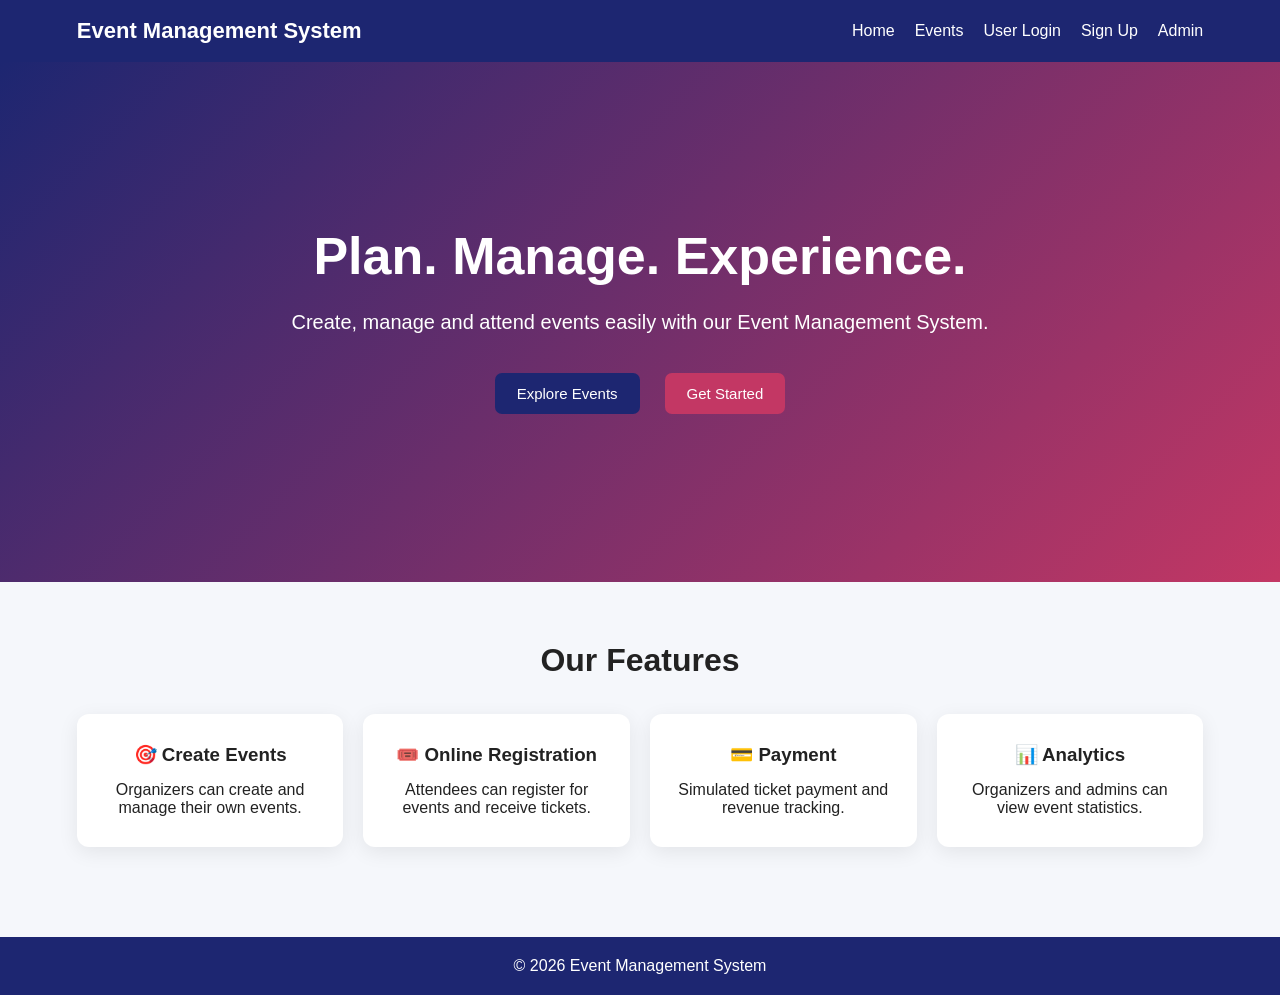
==== index.html @ a5ec1f82 "first commit" ====
<!DOCTYPE html>
<html lang="en">
<head>
    <meta charset="UTF-8">
    <meta name="viewport" content="width=device-width, initial-scale=1.0">
    <title>Event Management System</title>
    <link rel="stylesheet" href="style.css">
</head>

<body>

<nav class="navbar">
    <div class="logo">Event Management System</div>

    <div class="nav-links">
        <a href="index.html">Home</a>
        <a href="events.html">Events</a>
        <a href="user-login.html">User Login</a>
        <a href="signup.html">Sign Up</a>
        <a href="admin-login.html">Admin</a>
    </div>
</nav>

<section class="hero">
    <div>
        <h1>Plan. Manage. Experience.</h1>
        <p>
            Create, manage and attend events easily with our
            Event Management System.
        </p>

        <div class="hero-buttons">
            <a href="events.html" class="btn">Explore Events</a>
            <a href="signup.html" class="btn secondary">Get Started</a>
        </div>
    </div>
</section>

<section class="features">

    <h2>Our Features</h2>

    <div class="feature-grid">

        <div class="feature-card">
            <h3>🎯 Create Events</h3>
            <p>Organizers can create and manage their own events.</p>
        </div>

        <div class="feature-card">
            <h3>🎟️ Online Registration</h3>
            <p>Attendees can register for events and receive tickets.</p>
        </div>

        <div class="feature-card">
            <h3>💳 Payment</h3>
            <p>Simulated ticket payment and revenue tracking.</p>
        </div>

        <div class="feature-card">
            <h3>📊 Analytics</h3>
            <p>Organizers and admins can view event statistics.</p>
        </div>

    </div>

</section>

<footer>
    <p>© 2026 Event Management System</p>
</footer>

<script src="scripts.js"></script>

</body>
</html>
---- style.css ----
* {
    margin: 0;
    padding: 0;
    box-sizing: border-box;
}

body {
    font-family: Arial, sans-serif;
    background: #f5f7fb;
    color: #222;
    min-height: 100vh;
}

a {
    text-decoration: none;
    color: inherit;
}


/* ================= NAVBAR ================= */

.navbar {
    background: #1d2671;
    color: white;
    padding: 18px 6%;
    display: flex;
    justify-content: space-between;
    align-items: center;
    gap: 20px;
}

.logo {
    font-size: 22px;
    font-weight: bold;
}

.nav-links {
    display: flex;
    align-items: center;
    gap: 20px;
    flex-wrap: wrap;
}

.nav-links a {
    color: white;
    font-weight: 500;
}

.nav-links a:hover {
    color: #ffd369;
}

.logout-btn {
    border: none;
    background: #e74c3c;
    color: white;
    padding: 9px 16px;
    border-radius: 6px;
    cursor: pointer;
}


/* ================= HERO ================= */

.hero {
    min-height: 520px;
    display: flex;
    justify-content: center;
    align-items: center;
    text-align: center;
    padding: 50px 20px;
    background: linear-gradient(
        135deg,
        #1d2671,
        #c33764
    );
    color: white;
}

.hero h1 {
    font-size: 52px;
    margin-bottom: 20px;
}

.hero p {
    font-size: 20px;
    max-width: 700px;
    margin: auto;
    line-height: 1.6;
}

.hero-buttons {
    margin-top: 30px;
    display: flex;
    justify-content: center;
    gap: 15px;
}


/* ================= BUTTON ================= */

.btn {
    display: inline-block;
    background: #1d2671;
    color: white;
    border: none;
    padding: 12px 22px;
    border-radius: 7px;
    cursor: pointer;
    font-size: 15px;
    margin: 5px;
}

.btn:hover {
    opacity: 0.9;
}

.secondary {
    background: #c33764;
}


/* ================= FEATURES ================= */

.features {
    padding: 60px 6%;
    text-align: center;
}

.features h2 {
    margin-bottom: 35px;
    font-size: 32px;
}

.feature-grid {
    display: grid;
    grid-template-columns: repeat(4, 1fr);
    gap: 20px;
}

.feature-card {
    background: white;
    padding: 30px 20px;
    border-radius: 12px;
    box-shadow: 0 5px 20px rgba(0,0,0,0.08);
}

.feature-card h3 {
    margin-bottom: 15px;
}


/* ================= FORM ================= */

.form-section {
    min-height: calc(100vh - 140px);
    display: flex;
    justify-content: center;
    align-items: center;
    padding: 50px 20px;
}

.form-container {
    width: 100%;
    max-width: 500px;
    background: white;
    padding: 35px;
    border-radius: 12px;
    box-shadow: 0 5px 25px rgba(0,0,0,0.1);
}

.form-container h1 {
    text-align: center;
    margin-bottom: 10px;
}

.form-subtitle {
    text-align: center;
    color: #666;
    margin-bottom: 25px;
}

.form-group {
    margin-bottom: 18px;
}

.form-group label {
    display: block;
    margin-bottom: 7px;
    font-weight: bold;
}

.form-group input,
.form-group select,
.form-group textarea {
    width: 100%;
    padding: 12px;
    border: 1px solid #ccc;
    border-radius: 6px;
    font-size: 15px;
}

.form-group textarea {
    resize: vertical;
}

.form-container .btn {
    width: 100%;
    margin: 10px 0;
}

#loginMsg,
#signupMsg,
#adminMsg,
#createEventMsg {
    text-align: center;
    margin-top: 12px;
}

.form-footer {
    text-align: center;
    margin-top: 20px;
}

.form-footer a {
    color: #1d2671;
    font-weight: bold;
}

.demo-box {
    background: #f1f4ff;
    padding: 15px;
    margin-top: 25px;
    border-radius: 8px;
    text-align: center;
}

.demo-box h3 {
    margin-bottom: 10px;
}


/* ================= PAGE ================= */

.page-section {
    padding: 50px 6%;
}

.page-section > h1 {
    margin-bottom: 10px;
}

.page-header {
    display: flex;
    justify-content: space-between;
    align-items: center;
    margin-bottom: 30px;
    gap: 20px;
}


/* ================= SEARCH ================= */

.search-box {
    width: 100%;
    max-width: 500px;
    padding: 14px;
    margin: 25px 0;
    border: 1px solid #ccc;
    border-radius: 7px;
    font-size: 16px;
}


/* ================= EVENTS ================= */

.event-grid {
    display: grid;
    grid-template-columns: repeat(3, 1fr);
    gap: 25px;
}

.event-card {
    background: white;
    padding: 25px;
    border-radius: 12px;
    box-shadow: 0 5px 18px rgba(0,0,0,0.08);
}

.event-card h2 {
    color: #1d2671;
    margin-bottom: 15px;
}

.event-card p {
    margin: 10px 0;
    line-height: 1.5;
}

.event-card hr {
    margin: 15px 0;
    border: 0;
    border-top: 1px solid #ddd;
}


/* ================= DASHBOARD ================= */

.dashboard {
    padding: 45px 6%;
}

.dashboard > h1 {
    margin-bottom: 30px;
}

.stats-grid {
    display: grid;
    grid-template-columns: repeat(4, 1fr);
    gap: 20px;
    margin-bottom: 35px;
}

.stat-card {
    background: white;
    padding: 25px;
    border-radius: 12px;
    text-align: center;
    box-shadow: 0 5px 18px rgba(0,0,0,0.08);
}

.stat-card h3 {
    margin-bottom: 12px;
}

.stat-card p {
    font-size: 30px;
    font-weight: bold;
    color: #1d2671;
}

.quick-actions {
    background: white;
    padding: 25px;
    border-radius: 12px;
    margin-bottom: 30px;
}

.quick-actions h2 {
    margin-bottom: 15px;
}

.dashboard-section {
    background: white;
    padding: 25px;
    border-radius: 12px;
    margin-top: 30px;
}

.schedule-item {
    padding: 15px;
    border-bottom: 1px solid #ddd;
}

.schedule-item:last-child {
    border-bottom: none;
}


/* ================= CHECKBOX ================= */

.checkbox-group {
    display: flex;
    align-items: center;
    gap: 8px;
    margin-bottom: 20px;
}


/* ================= TABLE ================= */

.table-container {
    overflow-x: auto;
}

table {
    width: 100%;
    border-collapse: collapse;
    margin-top: 20px;
}

th,
td {
    padding: 14px;
    border-bottom: 1px solid #ddd;
    text-align: left;
}

th {
    background: #1d2671;
    color: white;
}


/* ================= EMPTY ================= */

.empty-message {
    background: white;
    padding: 35px;
    text-align: center;
    border-radius: 10px;
}


/* ================= FOOTER ================= */

footer {
    background: #1d2671;
    color: white;
    text-align: center;
    padding: 20px;
    margin-top: 30px;
}


/* ================= RESPONSIVE ================= */

@media (max-width: 900px) {

    .feature-grid {
        grid-template-columns: repeat(2, 1fr);
    }

    .event-grid {
        grid-template-columns: repeat(2, 1fr);
    }

    .stats-grid {
        grid-template-columns: repeat(2, 1fr);
    }
}

@media (max-width: 600px) {

    .navbar {
        flex-direction: column;
    }

    .nav-links {
        justify-content: center;
    }

    .hero h1 {
        font-size: 35px;
    }

    .feature-grid,
    .event-grid,
    .stats-grid {
        grid-template-columns: 1fr;
    }

    .page-header {
        flex-direction: column;
        align-items: flex-start;
    }
}
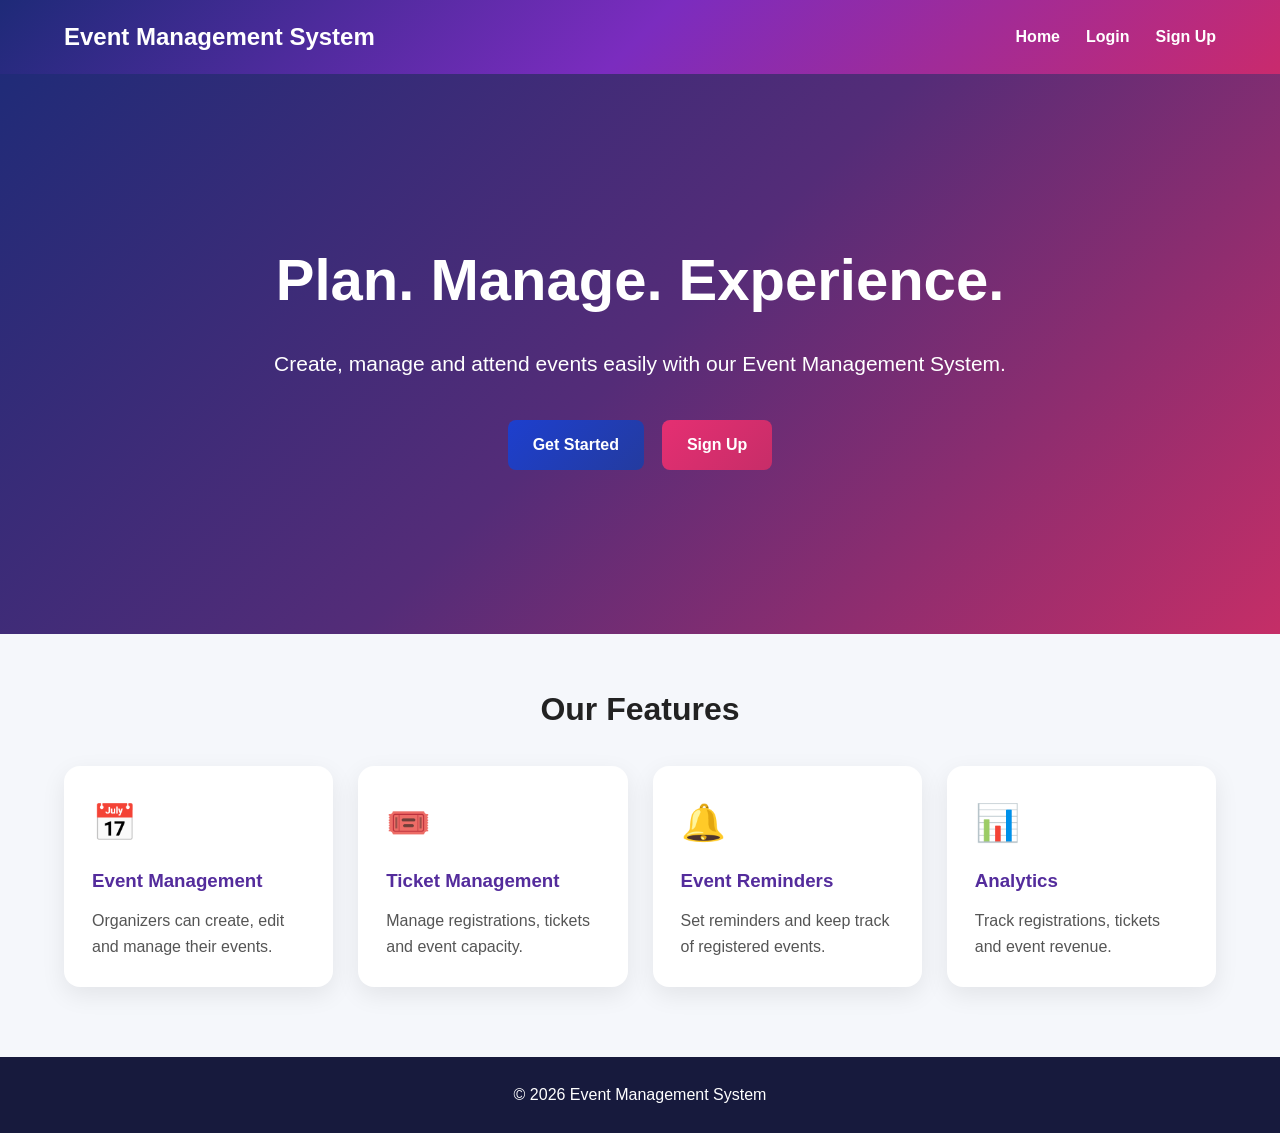
==== commit c2aaceaf: "Updated modules and project code" ====
--- a/index.html
+++ b/index.html
@@ -3,72 +3,165 @@
 <head>
     <meta charset="UTF-8">
     <meta name="viewport" content="width=device-width, initial-scale=1.0">
+
     <title>Event Management System</title>
+
     <link rel="stylesheet" href="style.css">
 </head>
 
 <body>
 
-<nav class="navbar">
-    <div class="logo">Event Management System</div>
+<header>
 
-    <div class="nav-links">
-        <a href="index.html">Home</a>
-        <a href="events.html">Events</a>
-        <a href="user-login.html">User Login</a>
-        <a href="signup.html">Sign Up</a>
-        <a href="admin-login.html">Admin</a>
+    <div class="nav-container">
+
+        <div class="logo">
+            Event Management System
+        </div>
+
+        <nav>
+
+            <a href="index.html">
+                Home
+            </a>
+
+            <a href="login.html">
+                Login
+            </a>
+
+            <a href="signup.html">
+                Sign Up
+            </a>
+
+        </nav>
+
     </div>
-</nav>
+
+</header>
+
 
 <section class="hero">
-    <div>
-        <h1>Plan. Manage. Experience.</h1>
+
+    <div class="hero-content">
+
+        <h1>
+            Plan. Manage. Experience.
+        </h1>
+
         <p>
-            Create, manage and attend events easily with our
-            Event Management System.
+            Create, manage and attend events easily
+            with our Event Management System.
         </p>
 
         <div class="hero-buttons">
-            <a href="events.html" class="btn">Explore Events</a>
-            <a href="signup.html" class="btn secondary">Get Started</a>
-        </div>
-    </div>
-</section>
 
-<section class="features">
+            <a href="login.html" class="btn">
+                Get Started
+            </a>
 
-    <h2>Our Features</h2>
+            <a href="signup.html" class="btn btn-secondary">
+                Sign Up
+            </a>
 
-    <div class="feature-grid">
-
-        <div class="feature-card">
-            <h3>🎯 Create Events</h3>
-            <p>Organizers can create and manage their own events.</p>
-        </div>
-
-        <div class="feature-card">
-            <h3>🎟️ Online Registration</h3>
-            <p>Attendees can register for events and receive tickets.</p>
-        </div>
-
-        <div class="feature-card">
-            <h3>💳 Payment</h3>
-            <p>Simulated ticket payment and revenue tracking.</p>
-        </div>
-
-        <div class="feature-card">
-            <h3>📊 Analytics</h3>
-            <p>Organizers and admins can view event statistics.</p>
         </div>
 
     </div>
 
 </section>
 
+
+<section class="section">
+
+    <h2>
+        Our Features
+    </h2>
+
+    <div class="feature-grid">
+
+        <div class="feature-card">
+
+            <div class="feature-icon">
+                📅
+            </div>
+
+            <h3>
+                Event Management
+            </h3>
+
+            <p>
+                Organizers can create, edit and
+                manage their events.
+            </p>
+
+        </div>
+
+
+        <div class="feature-card">
+
+            <div class="feature-icon">
+                🎟️
+            </div>
+
+            <h3>
+                Ticket Management
+            </h3>
+
+            <p>
+                Manage registrations, tickets
+                and event capacity.
+            </p>
+
+        </div>
+
+
+        <div class="feature-card">
+
+            <div class="feature-icon">
+                🔔
+            </div>
+
+            <h3>
+                Event Reminders
+            </h3>
+
+            <p>
+                Set reminders and keep track
+                of registered events.
+            </p>
+
+        </div>
+
+
+        <div class="feature-card">
+
+            <div class="feature-icon">
+                📊
+            </div>
+
+            <h3>
+                Analytics
+            </h3>
+
+            <p>
+                Track registrations, tickets
+                and event revenue.
+            </p>
+
+        </div>
+
+    </div>
+
+</section>
+
+
 <footer>
-    <p>© 2026 Event Management System</p>
+
+    <p>
+        © 2026 Event Management System
+    </p>
+
 </footer>
+
 
 <script src="scripts.js"></script>
 
--- a/style.css
+++ b/style.css
@@ -1,183 +1,1019 @@
+/* =====================================================
+   EVENT MANAGEMENT SYSTEM
+   SAME BLUE / PURPLE / PINK THEME
+   ===================================================== */
+
 * {
     margin: 0;
     padding: 0;
     box-sizing: border-box;
 }
 
+html {
+    scroll-behavior: smooth;
+}
+
 body {
-    font-family: Arial, sans-serif;
+    font-family: "Segoe UI", Arial, sans-serif;
     background: #f5f7fb;
-    color: #222;
+    color: #1f2937;
+    line-height: 1.6;
     min-height: 100vh;
 }
 
 a {
-    text-decoration: none;
     color: inherit;
 }
 
-
-/* ================= NAVBAR ================= */
-
-.navbar {
-    background: #1d2671;
+button,
+input,
+select,
+textarea {
+    font: inherit;
+}
+
+
+/* =====================================================
+   COMMON NAVBAR
+   ===================================================== */
+
+header {
+    background: linear-gradient(
+        135deg,
+        #1e2a78,
+        #7b2cbf,
+        #c92a6d
+    );
+
     color: white;
-    padding: 18px 6%;
+    padding: 18px 0;
+
+    box-shadow:
+        0 4px 15px rgba(0, 0, 0, 0.15);
+}
+
+.nav-container {
+    width: 90%;
+    max-width: 1200px;
+    margin: auto;
+
     display: flex;
     justify-content: space-between;
     align-items: center;
-    gap: 20px;
-}
-
-.logo {
-    font-size: 22px;
-    font-weight: bold;
-}
-
+
+    gap: 25px;
+}
+
+.logo,
+.nav-container .logo,
+.nav-container h1,
+.nav-container h2 {
+    color: white;
+    font-size: 24px;
+    font-weight: 700;
+    white-space: nowrap;
+}
+
+.nav-container nav,
 .nav-links {
     display: flex;
     align-items: center;
-    gap: 20px;
-    flex-wrap: wrap;
-}
-
+    justify-content: flex-end;
+    gap: 26px;
+}
+
+.nav-container nav a,
 .nav-links a {
     color: white;
-    font-weight: 500;
-}
-
+    text-decoration: none;
+
+    font-size: 16px;
+    font-weight: 600;
+
+    transition: 0.25s;
+}
+
+.nav-container nav a:hover,
 .nav-links a:hover {
-    color: #ffd369;
+    color: #ffd6eb;
+    transform: translateY(-2px);
+}
+
+
+/* =====================================================
+   DASHBOARD NAVBAR
+   ===================================================== */
+
+.navbar {
+    width: 100%;
+
+    padding: 18px 6%;
+
+    display: flex;
+    justify-content: space-between;
+    align-items: center;
+
+    gap: 25px;
+
+    background: linear-gradient(
+        135deg,
+        #202b78,
+        #542c78,
+        #c52e67
+    );
+
+    color: white;
+
+    box-shadow:
+        0 4px 15px rgba(0, 0, 0, 0.15);
+
+    position: sticky;
+    top: 0;
+    z-index: 100;
+}
+
+.navbar .logo {
+    font-size: 22px;
 }
 
 .logout-btn {
     border: none;
-    background: #e74c3c;
+    border-radius: 8px;
+
+    padding: 10px 18px;
+
+    background: #e52f72;
     color: white;
-    padding: 9px 16px;
-    border-radius: 6px;
+
+    font-weight: 700;
+
     cursor: pointer;
-}
-
-
-/* ================= HERO ================= */
+
+    transition: 0.25s;
+}
+
+.logout-btn:hover {
+    background: #c72d68;
+    transform: translateY(-2px);
+}
+
+
+/* =====================================================
+   BUTTONS
+   ===================================================== */
+
+.btn {
+    display: inline-block;
+
+    padding: 12px 25px;
+    margin: 5px;
+
+    border: none;
+    border-radius: 8px;
+
+    background: linear-gradient(
+        135deg,
+        #1d3fce,
+        #243b9f
+    );
+
+    color: white;
+
+    text-decoration: none;
+
+    font-size: 16px;
+    font-weight: 600;
+
+    cursor: pointer;
+
+    transition: 0.25s;
+
+    text-align: center;
+}
+
+.btn:hover {
+    transform: translateY(-2px);
+
+    box-shadow:
+        0 7px 18px rgba(31, 56, 180, 0.3);
+}
+
+.btn:disabled {
+    opacity: 0.55;
+    cursor: not-allowed;
+
+    transform: none;
+
+    box-shadow: none;
+}
+
+.btn-secondary {
+    background: linear-gradient(
+        135deg,
+        #e52f72,
+        #c72d68
+    );
+}
+
+.btn-danger {
+    background: linear-gradient(
+        135deg,
+        #dc2626,
+        #991b1b
+    );
+}
+
+.btn-success {
+    background: linear-gradient(
+        135deg,
+        #059669,
+        #047857
+    );
+}
+
+.btn-outline {
+    background: white;
+    color: #3d2587;
+
+    border: 1px solid #6f38b9;
+}
+
+.btn-outline:hover {
+    background: #f5efff;
+}
+
+.btn-small {
+    padding: 10px 18px;
+    font-size: 14px;
+}
+
+.table-btn {
+    padding: 8px 13px;
+    margin: 0;
+    font-size: 13px;
+}
+
+
+/* =====================================================
+   HOME PAGE
+   ===================================================== */
 
 .hero {
-    min-height: 520px;
+    min-height: 560px;
+
     display: flex;
     justify-content: center;
     align-items: center;
+
     text-align: center;
-    padding: 50px 20px;
-    background: linear-gradient(
-        135deg,
-        #1d2671,
-        #c33764
-    );
+
+    background:
+        linear-gradient(
+            135deg,
+            #202b78,
+            #542c78,
+            #c52e67
+        );
+
     color: white;
+
+    padding: 60px 20px;
+}
+
+.hero-content {
+    max-width: 900px;
 }
 
 .hero h1 {
-    font-size: 52px;
+    font-size: 58px;
+
     margin-bottom: 20px;
+
+    font-weight: 800;
 }
 
 .hero p {
-    font-size: 20px;
-    max-width: 700px;
-    margin: auto;
-    line-height: 1.6;
+    font-size: 21px;
+
+    margin-bottom: 35px;
 }
 
 .hero-buttons {
-    margin-top: 30px;
     display: flex;
+
     justify-content: center;
-    gap: 15px;
-}
-
-
-/* ================= BUTTON ================= */
-
-.btn {
-    display: inline-block;
-    background: #1d2671;
-    color: white;
-    border: none;
-    padding: 12px 22px;
-    border-radius: 7px;
-    cursor: pointer;
-    font-size: 15px;
-    margin: 5px;
-}
-
-.btn:hover {
-    opacity: 0.9;
-}
-
-.secondary {
-    background: #c33764;
-}
-
-
-/* ================= FEATURES ================= */
-
-.features {
-    padding: 60px 6%;
+    align-items: center;
+
+    flex-wrap: wrap;
+
+    gap: 8px;
+}
+
+.section {
+    width: 90%;
+    max-width: 1200px;
+
+    margin: 0 auto;
+
+    padding: 50px 0;
+}
+
+.section > h2 {
     text-align: center;
-}
-
-.features h2 {
-    margin-bottom: 35px;
+
     font-size: 32px;
+
+    margin-bottom: 30px;
+
+    color: #222;
 }
 
 .feature-grid {
     display: grid;
-    grid-template-columns: repeat(4, 1fr);
-    gap: 20px;
+
+    grid-template-columns:
+        repeat(4, 1fr);
+
+    gap: 25px;
 }
 
 .feature-card {
     background: white;
-    padding: 30px 20px;
-    border-radius: 12px;
-    box-shadow: 0 5px 20px rgba(0,0,0,0.08);
+
+    padding: 28px;
+
+    border-radius: 16px;
+
+    box-shadow:
+        0 8px 25px rgba(0, 0, 0, 0.08);
+
+    transition: 0.3s;
+}
+
+.feature-card:hover {
+    transform: translateY(-7px);
+
+    box-shadow:
+        0 15px 30px rgba(0, 0, 0, 0.12);
+}
+
+.feature-icon {
+    font-size: 36px;
+
+    margin-bottom: 15px;
 }
 
 .feature-card h3 {
-    margin-bottom: 15px;
-}
-
-
-/* ================= FORM ================= */
-
-.form-section {
-    min-height: calc(100vh - 140px);
+    color: #542c9c;
+
+    margin-bottom: 12px;
+}
+
+.feature-card p {
+    color: #555;
+}
+
+footer {
+    background: #171a3d;
+
+    color: white;
+
+    text-align: center;
+
+    padding: 25px;
+
+    margin-top: 20px;
+}
+
+
+/* =====================================================
+   LOGIN / SIGNUP
+   ===================================================== */
+
+.form-container {
+    min-height: calc(100vh - 75px);
+
     display: flex;
+
     justify-content: center;
     align-items: center;
-    padding: 50px 20px;
-}
-
-.form-container {
+
+    padding: 55px 20px;
+
+    background:
+        linear-gradient(
+            135deg,
+            #eef2ff,
+            #f8edff,
+            #fff0f6
+        );
+}
+
+.form-card {
     width: 100%;
-    max-width: 500px;
+    max-width: 520px;
+
     background: white;
-    padding: 35px;
-    border-radius: 12px;
-    box-shadow: 0 5px 25px rgba(0,0,0,0.1);
-}
-
-.form-container h1 {
+
+    padding: 42px;
+
+    border-radius: 20px;
+
+    box-shadow:
+        0 15px 40px rgba(0, 0, 0, 0.12);
+
+    border-top: 5px solid #7138b8;
+}
+
+.form-card h1 {
     text-align: center;
+
+    margin-bottom: 18px;
+
+    font-size: 34px;
+
+    background:
+        linear-gradient(
+            135deg,
+            #273b9d,
+            #a52b72
+        );
+
+    -webkit-background-clip: text;
+    -webkit-text-fill-color: transparent;
+}
+
+.form-intro {
+    color: #666;
+
+    text-align: center;
+
+    margin-bottom: 25px;
+}
+
+.form-card label {
+    display: block;
+
+    margin-top: 16px;
+    margin-bottom: 7px;
+
+    font-weight: 600;
+
+    color: #333;
+}
+
+.form-card input,
+.form-card select,
+.form-card textarea {
+    width: 100%;
+
+    padding: 13px 15px;
+
+    border: 1px solid #d5d9e2;
+
+    border-radius: 9px;
+
+    font-size: 15px;
+
+    outline: none;
+
+    background: white;
+
+    color: #1f2937;
+
+    transition: 0.25s;
+}
+
+.form-card input:focus,
+.form-card select:focus,
+.form-card textarea:focus {
+    border-color: #673ab7;
+
+    box-shadow:
+        0 0 0 3px rgba(
+            103,
+            58,
+            183,
+            0.12
+        );
+}
+
+.form-card .btn {
+    width: 100%;
+
+    margin: 24px 0 0;
+}
+
+.form-bottom {
+    text-align: center;
+
+    margin-top: 20px;
+
+    color: #666;
+}
+
+.form-card a {
+    color: #542c9c;
+
+    font-weight: 600;
+
+    text-decoration: none;
+}
+
+.form-card a:hover {
+    text-decoration: underline;
+}
+
+.form-message {
+    min-height: 24px;
+
+    margin-top: 14px;
+
+    text-align: center;
+
+    font-weight: 600;
+}
+
+
+/* =====================================================
+   DASHBOARD
+   ===================================================== */
+
+.dashboard {
+    width: 90%;
+    max-width: 1200px;
+
+    margin: 42px auto 70px;
+}
+
+.dashboard-heading {
+    margin-bottom: 28px;
+}
+
+.dashboard-heading h1,
+.dashboard > h1 {
+    font-size: 38px;
+
+    color: #302080;
+
+    margin-bottom: 5px;
+}
+
+.role-label {
+    color: #c52e67;
+
+    font-size: 14px;
+
+    font-weight: 800;
+
+    text-transform: uppercase;
+
+    letter-spacing: 1.2px;
+
+    margin-bottom: 5px;
+}
+
+.stats-grid {
+    display: grid;
+
+    grid-template-columns:
+        repeat(3, 1fr);
+
+    gap: 22px;
+
+    margin-bottom: 30px;
+}
+
+.stats-grid.four-cards {
+    grid-template-columns:
+        repeat(4, 1fr);
+}
+
+.stat-card {
+    background: white;
+
+    padding: 25px;
+
+    border-radius: 16px;
+
+    text-align: center;
+
+    border-top: 5px solid #7138b8;
+
+    box-shadow:
+        0 8px 25px rgba(0, 0, 0, 0.08);
+}
+
+.stat-card h3 {
+    color: #555;
+
+    font-size: 16px;
+
     margin-bottom: 10px;
 }
 
-.form-subtitle {
+.stat-card p {
+    color: #3b238c;
+
+    font-size: 34px;
+
+    font-weight: 800;
+}
+
+.quick-actions,
+.dashboard-section {
+    background: white;
+
+    border-radius: 18px;
+
+    padding: 28px;
+
+    box-shadow:
+        0 8px 25px rgba(0, 0, 0, 0.08);
+
+    margin-bottom: 30px;
+}
+
+.quick-actions h2,
+.dashboard-section h2 {
+    color: #3d2587;
+
+    margin-bottom: 6px;
+}
+
+.quick-actions > div {
+    display: flex;
+
+    flex-wrap: wrap;
+
+    gap: 8px;
+
+    margin-top: 12px;
+}
+
+.section-heading-row {
+    display: flex;
+
+    justify-content: space-between;
+
+    align-items: center;
+
+    gap: 20px;
+
+    margin-bottom: 20px;
+}
+
+.section-heading-row p {
+    color: #666;
+}
+
+.dashboard-event-grid {
+    margin-top: 10px !important;
+}
+
+
+/* =====================================================
+   EVENTS / SEARCH
+   ===================================================== */
+
+.page-section {
+    width: 90%;
+    max-width: 1200px;
+
+    margin: 42px auto 70px;
+
+    min-height: 70vh;
+}
+
+.page-title-block {
     text-align: center;
+
+    margin-bottom: 18px;
+}
+
+.page-title-block h1,
+.page-header h1 {
+    font-size: 38px;
+
+    color: #302080;
+
+    margin-bottom: 5px;
+}
+
+.page-title-block > p:last-child,
+.page-header > div > p:last-child {
     color: #666;
+}
+
+.search-box {
+    display: block;
+
+    width: 90%;
+    max-width: 700px;
+
+    margin: 25px auto 38px;
+
+    padding: 15px 20px;
+
+    border: 1px solid #ddd;
+
+    border-radius: 30px;
+
+    font-size: 16px;
+
+    outline: none;
+
+    background: white;
+
+    color: #1f2937;
+
+    transition: 0.25s;
+
+    box-shadow:
+        0 5px 15px rgba(
+            0,
+            0,
+            0,
+            0.05
+        );
+}
+
+.search-box::placeholder {
+    color: #999;
+}
+
+.search-box:focus {
+    border-color: #673ab7;
+
+    box-shadow:
+        0 0 0 3px rgba(
+            103,
+            58,
+            183,
+            0.12
+        );
+}
+
+.event-grid {
+    width: 100%;
+
+    display: grid;
+
+    grid-template-columns:
+        repeat(3, 1fr);
+
+    gap: 25px;
+}
+
+.event-card {
+    background: white;
+
+    padding: 26px;
+
+    border-radius: 18px;
+
+    border-top: 5px solid #7138b8;
+
+    box-shadow:
+        0 10px 30px rgba(
+            0,
+            0,
+            0,
+            0.08
+        );
+
+    transition: 0.3s;
+}
+
+.event-card:hover {
+    transform: translateY(-6px);
+
+    box-shadow:
+        0 16px 35px rgba(
+            0,
+            0,
+            0,
+            0.13
+        );
+}
+
+.event-badge {
+    display: inline-block;
+
+    padding: 5px 10px;
+
+    margin-bottom: 12px;
+
+    border-radius: 20px;
+
+    background: #f2e9ff;
+
+    color: #6535b9;
+
+    font-size: 12px;
+
+    font-weight: 800;
+
+    text-transform: uppercase;
+}
+
+.event-card h2 {
+    color: #402487;
+
+    font-size: 23px;
+
+    margin-bottom: 17px;
+}
+
+.event-card p {
+    margin: 10px 0;
+
+    color: #444;
+
+    font-size: 15px;
+}
+
+.event-card strong {
+    color: #333;
+}
+
+.event-description {
+    min-height: 48px;
+
+    color: #555 !important;
+}
+
+.event-meta {
+    display: flex;
+
+    justify-content: space-between;
+
+    gap: 12px;
+
+    flex-wrap: wrap;
+
+    padding: 14px 0;
+
+    margin-top: 12px;
+
+    border-top: 1px solid #eee;
+
+    border-bottom: 1px solid #eee;
+}
+
+.event-meta span {
+    color: #555;
+
+    font-size: 14px;
+}
+
+.event-actions {
+    display: flex;
+
+    flex-wrap: wrap;
+
+    gap: 5px;
+
+    margin-top: 10px;
+}
+
+.event-actions .btn {
+    flex: 1;
+
+    min-width: 105px;
+
+    margin: 4px 0;
+}
+
+.registration-card {
+    border-top-color: #c52e67;
+}
+
+
+/* =====================================================
+   EMPTY STATES
+   ===================================================== */
+
+.empty-message {
+    grid-column: 1 / -1;
+
+    background: white;
+
+    padding: 55px 30px;
+
+    text-align: center;
+
+    border-radius: 18px;
+
+    box-shadow:
+        0 8px 25px rgba(
+            0,
+            0,
+            0,
+            0.07
+        );
+}
+
+.empty-message h3 {
+    color: #3d2587;
+
+    margin-bottom: 8px;
+
+    font-size: 22px;
+}
+
+.empty-message p {
+    color: #666;
+
+    margin-bottom: 15px;
+}
+
+
+/* =====================================================
+   PAGE HEADER
+   ===================================================== */
+
+.page-header {
+    display: flex;
+
+    justify-content: space-between;
+
+    align-items: center;
+
+    gap: 20px;
+
+    margin-bottom: 30px;
+}
+
+.page-header .btn {
+    white-space: nowrap;
+}
+
+
+/* =====================================================
+   CREATE EVENT
+   ===================================================== */
+
+.create-event-page {
+    min-height: calc(100vh - 80px);
+
+    padding: 45px 20px 70px;
+
+    background:
+        linear-gradient(
+            135deg,
+            #eef2ff,
+            #f8edff,
+            #fff0f6
+        );
+}
+
+.create-event-container {
+    width: 90%;
+    max-width: 800px;
+
+    margin: auto;
+}
+
+.create-event-card {
+    background: white;
+
+    padding: 40px;
+
+    border-radius: 20px;
+
+    box-shadow:
+        0 15px 40px rgba(
+            0,
+            0,
+            0,
+            0.10
+        );
+
+    border-top: 5px solid #7138b8;
+}
+
+.create-event-card h1 {
+    text-align: center;
+
+    margin-bottom: 8px;
+
+    font-size: 34px;
+
+    color: #302080;
+}
+
+.create-event-card .form-intro {
     margin-bottom: 25px;
+}
+
+.form-row {
+    display: grid;
+
+    grid-template-columns:
+        1fr 1fr;
+
+    gap: 20px;
 }
 
 .form-group {
@@ -186,282 +1022,268 @@
 
 .form-group label {
     display: block;
+
     margin-bottom: 7px;
-    font-weight: bold;
+
+    font-weight: 600;
+
+    color: #333;
 }
 
 .form-group input,
-.form-group select,
+.form-group textarea,
+.form-group select {
+    width: 100%;
+
+    padding: 13px 15px;
+
+    border: 1px solid #d5d9e2;
+
+    border-radius: 9px;
+
+    font-size: 15px;
+
+    outline: none;
+
+    background: white;
+
+    color: #1f2937;
+
+    transition: 0.25s;
+}
+
+.form-group input:focus,
+.form-group textarea:focus,
+.form-group select:focus {
+    border-color: #673ab7;
+
+    box-shadow:
+        0 0 0 3px rgba(
+            103,
+            58,
+            183,
+            0.12
+        );
+}
+
 .form-group textarea {
-    width: 100%;
-    padding: 12px;
-    border: 1px solid #ccc;
-    border-radius: 6px;
-    font-size: 15px;
-}
-
-.form-group textarea {
+    min-height: 130px;
+
     resize: vertical;
 }
-
-.form-container .btn {
-    width: 100%;
-    margin: 10px 0;
-}
-
-#loginMsg,
-#signupMsg,
-#adminMsg,
-#createEventMsg {
-    text-align: center;
-    margin-top: 12px;
-}
-
-.form-footer {
-    text-align: center;
-    margin-top: 20px;
-}
-
-.form-footer a {
-    color: #1d2671;
-    font-weight: bold;
-}
-
-.demo-box {
-    background: #f1f4ff;
-    padding: 15px;
-    margin-top: 25px;
-    border-radius: 8px;
-    text-align: center;
-}
-
-.demo-box h3 {
-    margin-bottom: 10px;
-}
-
-
-/* ================= PAGE ================= */
-
-.page-section {
-    padding: 50px 6%;
-}
-
-.page-section > h1 {
-    margin-bottom: 10px;
-}
-
-.page-header {
-    display: flex;
-    justify-content: space-between;
-    align-items: center;
-    margin-bottom: 30px;
-    gap: 20px;
-}
-
-
-/* ================= SEARCH ================= */
-
-.search-box {
-    width: 100%;
-    max-width: 500px;
-    padding: 14px;
-    margin: 25px 0;
-    border: 1px solid #ccc;
-    border-radius: 7px;
-    font-size: 16px;
-}
-
-
-/* ================= EVENTS ================= */
-
-.event-grid {
-    display: grid;
-    grid-template-columns: repeat(3, 1fr);
-    gap: 25px;
-}
-
-.event-card {
-    background: white;
-    padding: 25px;
-    border-radius: 12px;
-    box-shadow: 0 5px 18px rgba(0,0,0,0.08);
-}
-
-.event-card h2 {
-    color: #1d2671;
-    margin-bottom: 15px;
-}
-
-.event-card p {
-    margin: 10px 0;
-    line-height: 1.5;
-}
-
-.event-card hr {
-    margin: 15px 0;
-    border: 0;
-    border-top: 1px solid #ddd;
-}
-
-
-/* ================= DASHBOARD ================= */
-
-.dashboard {
-    padding: 45px 6%;
-}
-
-.dashboard > h1 {
-    margin-bottom: 30px;
-}
-
-.stats-grid {
-    display: grid;
-    grid-template-columns: repeat(4, 1fr);
-    gap: 20px;
-    margin-bottom: 35px;
-}
-
-.stat-card {
-    background: white;
-    padding: 25px;
-    border-radius: 12px;
-    text-align: center;
-    box-shadow: 0 5px 18px rgba(0,0,0,0.08);
-}
-
-.stat-card h3 {
-    margin-bottom: 12px;
-}
-
-.stat-card p {
-    font-size: 30px;
-    font-weight: bold;
-    color: #1d2671;
-}
-
-.quick-actions {
-    background: white;
-    padding: 25px;
-    border-radius: 12px;
-    margin-bottom: 30px;
-}
-
-.quick-actions h2 {
-    margin-bottom: 15px;
-}
-
-.dashboard-section {
-    background: white;
-    padding: 25px;
-    border-radius: 12px;
-    margin-top: 30px;
-}
-
-.schedule-item {
-    padding: 15px;
-    border-bottom: 1px solid #ddd;
-}
-
-.schedule-item:last-child {
-    border-bottom: none;
-}
-
-
-/* ================= CHECKBOX ================= */
 
 .checkbox-group {
     display: flex;
+
     align-items: center;
-    gap: 8px;
-    margin-bottom: 20px;
-}
-
-
-/* ================= TABLE ================= */
+
+    gap: 9px;
+
+    margin: 18px 0;
+}
+
+.checkbox-group input {
+    width: 17px;
+
+    height: 17px;
+}
+
+.checkbox-group label {
+    color: #555;
+
+    font-weight: 600;
+}
+
+.create-event-card > form > .btn {
+    width: 100%;
+
+    margin: 8px 0 0;
+}
+
+.access-denied {
+    text-align: center;
+
+    padding: 30px;
+}
+
+.access-denied h1 {
+    margin-bottom: 12px;
+}
+
+.access-denied p {
+    color: #666;
+
+    margin-bottom: 15px;
+}
+
+
+/* =====================================================
+   ADMIN TABLE
+   ===================================================== */
 
 .table-container {
+    width: 100%;
+
     overflow-x: auto;
+
+    margin-top: 20px;
 }
 
 table {
     width: 100%;
+
+    min-width: 780px;
+
     border-collapse: collapse;
-    margin-top: 20px;
-}
-
-th,
+
+    background: white;
+
+    border-radius: 12px;
+
+    overflow: hidden;
+}
+
+th {
+    background:
+        linear-gradient(
+            135deg,
+            #273b9d,
+            #7b2cbf
+        );
+
+    color: white;
+
+    padding: 15px;
+
+    text-align: left;
+}
+
 td {
     padding: 14px;
-    border-bottom: 1px solid #ddd;
-    text-align: left;
-}
-
-th {
-    background: #1d2671;
-    color: white;
-}
-
-
-/* ================= EMPTY ================= */
-
-.empty-message {
-    background: white;
-    padding: 35px;
-    text-align: center;
-    border-radius: 10px;
-}
-
-
-/* ================= FOOTER ================= */
-
-footer {
-    background: #1d2671;
-    color: white;
-    text-align: center;
-    padding: 20px;
-    margin-top: 30px;
-}
-
-
-/* ================= RESPONSIVE ================= */
-
-@media (max-width: 900px) {
-
-    .feature-grid {
-        grid-template-columns: repeat(2, 1fr);
-    }
-
+
+    border-bottom: 1px solid #eee;
+}
+
+tr:hover td {
+    background: #f8f6ff;
+}
+
+
+/* =====================================================
+   RESPONSIVE DESIGN
+   ===================================================== */
+
+@media (max-width: 1000px) {
+
+    .feature-grid,
     .event-grid {
-        grid-template-columns: repeat(2, 1fr);
-    }
-
-    .stats-grid {
-        grid-template-columns: repeat(2, 1fr);
-    }
-}
-
-@media (max-width: 600px) {
-
+        grid-template-columns:
+            repeat(2, 1fr);
+    }
+
+    .stats-grid.four-cards {
+        grid-template-columns:
+            repeat(2, 1fr);
+    }
+
+    .hero h1 {
+        font-size: 48px;
+    }
+}
+
+
+@media (max-width: 760px) {
+
+    .nav-container,
     .navbar {
         flex-direction: column;
-    }
-
+
+        justify-content: center;
+
+        text-align: center;
+    }
+
+    .nav-container nav,
     .nav-links {
+        flex-wrap: wrap;
+
         justify-content: center;
-    }
-
-    .hero h1 {
-        font-size: 35px;
-    }
-
+
+        gap: 14px;
+    }
+
+    .stats-grid,
+    .stats-grid.four-cards,
     .feature-grid,
     .event-grid,
-    .stats-grid {
+    .form-row {
         grid-template-columns: 1fr;
     }
 
+    .section-heading-row,
     .page-header {
         flex-direction: column;
+
         align-items: flex-start;
     }
+
+    .section-heading-row .btn,
+    .page-header .btn {
+        width: 100%;
+
+        margin-left: 0;
+    }
+
+    .hero {
+        min-height: 500px;
+    }
+
+    .hero h1 {
+        font-size: 38px;
+    }
+
+    .hero p {
+        font-size: 17px;
+    }
+
+    .form-card,
+    .create-event-card {
+        padding: 28px 22px;
+    }
+
+    .page-section,
+    .dashboard {
+        width: 92%;
+    }
+
+    .page-title-block h1,
+    .page-header h1,
+    .dashboard-heading h1,
+    .dashboard > h1 {
+        font-size: 30px;
+    }
+}
+
+
+@media (max-width: 480px) {
+
+    .logo {
+        white-space: normal;
+
+        font-size: 20px;
+    }
+
+    .hero h1 {
+        font-size: 32px;
+    }
+
+    .hero-buttons .btn,
+    .quick-actions .btn {
+        width: 100%;
+    }
+
+    .event-card {
+        padding: 21px;
+    }
+
 }
